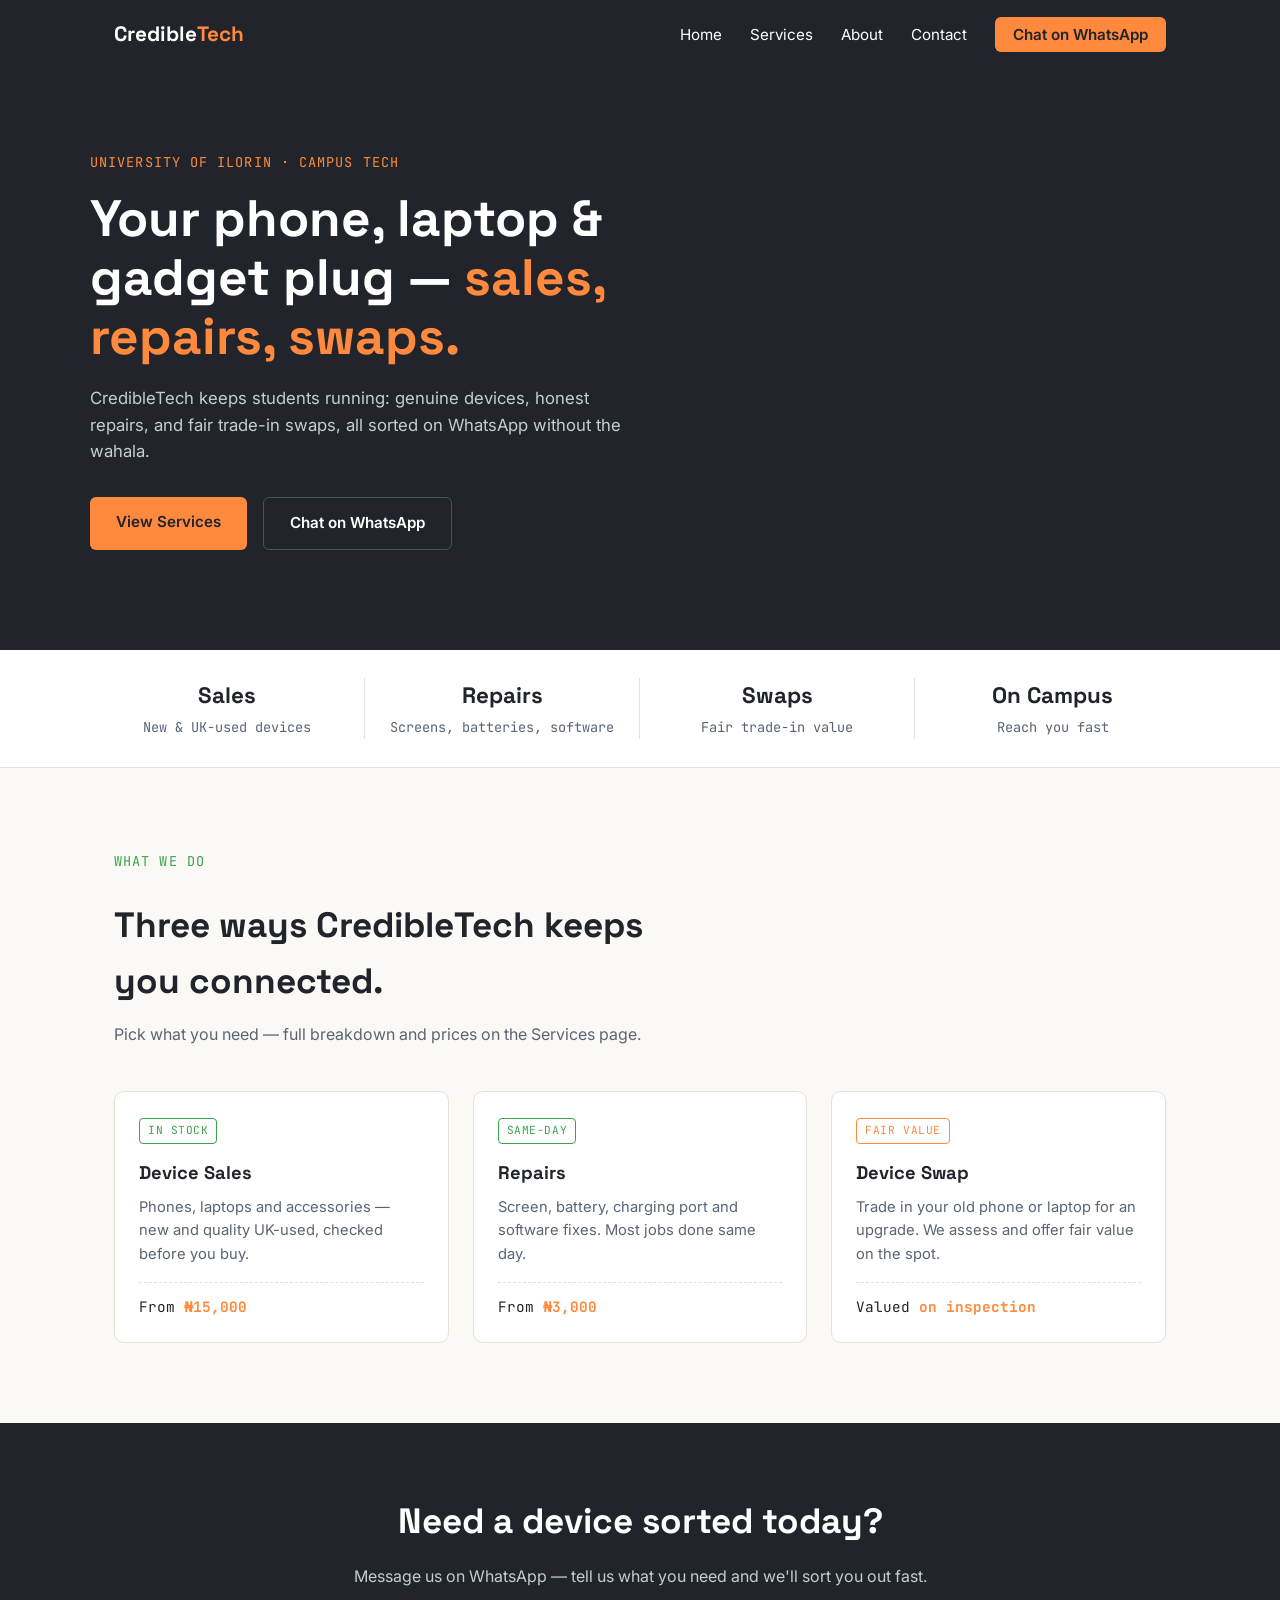
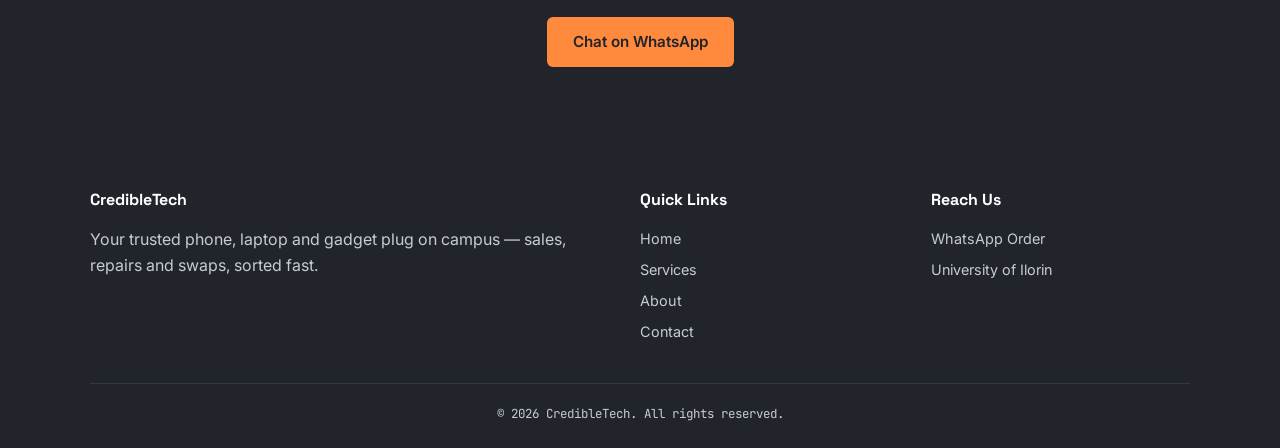
==== index-1.html @ 5c1536d5 "Add files via upload" ====
<!DOCTYPE html>
<html lang="en">
<head>
  <meta charset="UTF-8">
  <meta name="viewport" content="width=device-width, initial-scale=1.0">
  <title>CredibleTech — Phone, Laptop & Gadget Plug on Campus</title>
  <meta name="description" content="CredibleTech sells, repairs, and swaps phones, laptops and accessories for University of Ilorin students. Fast, trusted, on campus.">
  <link rel="preconnect" href="https://fonts.googleapis.com">
  <link href="https://fonts.googleapis.com/css2?family=Space+Grotesk:wght@500;700&family=Inter:wght@400;500;600&family=JetBrains+Mono:wght@400;500&display=swap" rel="stylesheet">
  <link rel="stylesheet" href="style.css">
</head>
<body>

  <header>
    <nav class="nav-bar">
      <a href="index.html" class="logo">Credible<span>Tech</span></a>
      <ul class="nav-links">
        <li><a href="index.html">Home</a></li>
        <li><a href="services.html">Services</a></li>
        <li><a href="about.html">About</a></li>
        <li><a href="contact.html">Contact</a></li>
        <li><a href="contact.html" class="nav-cta">Chat on WhatsApp</a></li>
      </ul>
      <button class="nav-toggle" aria-label="Toggle menu">&#9776;</button>
    </nav>
  </header>

  <main>

    <!-- HERO -->
    <section class="hero">
      <div class="hero-inner">
        <span class="eyebrow">University of Ilorin · Campus Tech</span>
        <h1>Your phone, laptop &amp; gadget plug — <em>sales, repairs, swaps.</em></h1>
        <p>CredibleTech keeps students running: genuine devices, honest repairs, and fair trade-in swaps, all sorted on WhatsApp without the wahala.</p>
        <div class="btn-group">
          <a href="services.html" class="btn btn-primary">View Services</a>
          <a href="contact.html" class="btn btn-outline">Chat on WhatsApp</a>
        </div>
      </div>
    </section>

    <!-- TRUST STRIP -->
    <section class="trust-strip">
      <div class="container trust-grid">
        <div><strong>Sales</strong>New &amp; UK-used devices</div>
        <div><strong>Repairs</strong>Screens, batteries, software</div>
        <div><strong>Swaps</strong>Fair trade-in value</div>
        <div><strong>On Campus</strong>Reach you fast</div>
      </div>
    </section>

    <!-- SERVICES PREVIEW -->
    <section class="section">
      <div class="container">
        <div class="section-head">
          <span class="eyebrow">What we do</span>
          <h2>Three ways CredibleTech keeps you connected.</h2>
          <p>Pick what you need — full breakdown and prices on the Services page.</p>
        </div>

        <div class="card-grid">
          <article class="ticket">
            <span class="ticket-status">IN STOCK</span>
            <h3>Device Sales</h3>
            <p>Phones, laptops and accessories — new and quality UK-used, checked before you buy.</p>
            <div class="ticket-price">From <strong>₦15,000</strong></div>
          </article>

          <article class="ticket">
            <span class="ticket-status">SAME-DAY</span>
            <h3>Repairs</h3>
            <p>Screen, battery, charging port and software fixes. Most jobs done same day.</p>
            <div class="ticket-price">From <strong>₦3,000</strong></div>
          </article>

          <article class="ticket">
            <span class="ticket-status busy">FAIR VALUE</span>
            <h3>Device Swap</h3>
            <p>Trade in your old phone or laptop for an upgrade. We assess and offer fair value on the spot.</p>
            <div class="ticket-price">Valued <strong>on inspection</strong></div>
          </article>
        </div>
      </div>
    </section>

    <!-- CTA BANNER -->
    <section class="cta-banner">
      <h2>Need a device sorted today?</h2>
      <p>Message us on WhatsApp — tell us what you need and we'll sort you out fast.</p>
      <a href="contact.html" class="btn btn-primary">Chat on WhatsApp</a>
    </section>

  </main>

  <footer>
    <div class="footer-grid">
      <div>
        <h4>CredibleTech</h4>
        <p>Your trusted phone, laptop and gadget plug on campus — sales, repairs and swaps, sorted fast.</p>
      </div>
      <div>
        <h4>Quick Links</h4>
        <ul>
          <li><a href="index.html">Home</a></li>
          <li><a href="services.html">Services</a></li>
          <li><a href="about.html">About</a></li>
          <li><a href="contact.html">Contact</a></li>
        </ul>
      </div>
      <div>
        <h4>Reach Us</h4>
        <ul>
          <li><a href="contact.html">WhatsApp Order</a></li>
          <li>University of Ilorin</li>
        </ul>
      </div>
    </div>
    <div class="footer-bottom">© 2026 CredibleTech. All rights reserved.</div>
  </footer>

  <script src="script.js"></script>
</body>
</html>
---- style.css ----
/* =========================================================
   CredibleTech — style.css
   Design language: campus tech repair/sales shop.
   Visual idea: every product/service reads like a repair
   ticket or spec sheet — monospace labels, a status tag,
   one accent color (amber, like a device status LED).
   ========================================================= */

:root {
  /* Color tokens */
  --charcoal: #21242B;   /* primary dark — header, footer, headings */
  --paper: #FAF9F6;      /* page background */
  --amber: #FF8A3D;      /* single accent — CTAs, highlights */
  --slate: #5B6472;      /* secondary text */
  --green: #3FA34D;      /* "in stock / available" status */
  --border: #E4E1DA;     /* hairline borders */
  --white: #FFFFFF;

  /* Type tokens */
  --font-head: 'Space Grotesk', sans-serif;
  --font-body: 'Inter', sans-serif;
  --font-mono: 'JetBrains Mono', monospace;
}

/* ---------- Reset / base ---------- */
* {
  margin: 0;
  padding: 0;
  box-sizing: border-box; /* padding/border included in element width — avoids layout surprises */
}

body {
  font-family: var(--font-body);
  color: var(--charcoal);
  background: var(--paper);
  line-height: 1.6;
}

a {
  text-decoration: none;
  color: inherit;
}

img {
  max-width: 100%;
  display: block;
}

.container {
  max-width: 1100px;
  margin: 0 auto;
  padding: 0 24px;
}

/* ---------- Header / Nav ---------- */
header {
  background: var(--charcoal);
  position: sticky;
  top: 0;
  z-index: 100;
}

.nav-bar {
  display: flex;
  align-items: center;
  justify-content: space-between;
  padding: 18px 24px;
  max-width: 1100px;
  margin: 0 auto;
}

.logo {
  font-family: var(--font-head);
  font-size: 1.3rem;
  font-weight: 700;
  color: var(--white);
}

.logo span {
  color: var(--amber);
}

.nav-links {
  display: flex;
  align-items: center;
  gap: 28px;
  list-style: none;
}

.nav-links a {
  color: var(--white);
  font-size: 0.95rem;
  transition: color 0.2s ease;
}

.nav-links a:hover,
.nav-links a:focus-visible {
  color: var(--amber);
}

.nav-cta {
  background: var(--amber);
  color: var(--charcoal) !important;
  padding: 8px 18px;
  border-radius: 6px;
  font-weight: 600;
  font-size: 0.9rem;
}

.nav-toggle {
  display: none;
  background: none;
  border: none;
  color: var(--white);
  font-size: 1.6rem;
  cursor: pointer;
}

/* ---------- Hero ---------- */
.hero {
  background: var(--charcoal);
  color: var(--white);
  padding: 80px 24px 100px;
}

.hero-inner {
  max-width: 1100px;
  margin: 0 auto;
}

.eyebrow {
  font-family: var(--font-mono);
  color: var(--amber);
  font-size: 0.85rem;
  letter-spacing: 0.08em;
  text-transform: uppercase;
  margin-bottom: 16px;
  display: inline-block;
}

.hero h1 {
  font-family: var(--font-head);
  font-size: clamp(2rem, 5vw, 3.2rem);
  line-height: 1.15;
  max-width: 700px;
  margin-bottom: 18px;
}

.hero h1 em {
  font-style: normal;
  color: var(--amber);
}

.hero p {
  color: #C7CBD3;
  max-width: 540px;
  font-size: 1.05rem;
  margin-bottom: 32px;
}

.btn-group {
  display: flex;
  gap: 16px;
  flex-wrap: wrap;
}

.btn {
  display: inline-block;
  padding: 13px 26px;
  border-radius: 6px;
  font-weight: 600;
  font-size: 0.95rem;
  transition: transform 0.15s ease, box-shadow 0.15s ease;
}

.btn-primary {
  background: var(--amber);
  color: var(--charcoal);
}

.btn-outline {
  border: 1px solid #4A4F5A;
  color: var(--white);
}

.btn:hover {
  transform: translateY(-2px);
}

/* ---------- Trust strip ---------- */
.trust-strip {
  background: var(--white);
  border-bottom: 1px solid var(--border);
}

.trust-grid {
  display: grid;
  grid-template-columns: repeat(4, 1fr);
  text-align: center;
  padding: 28px 0;
}

.trust-grid div {
  font-family: var(--font-mono);
  font-size: 0.85rem;
  color: var(--slate);
  border-right: 1px solid var(--border);
  padding: 0 12px;
}

.trust-grid div:last-child {
  border-right: none;
}

.trust-grid strong {
  display: block;
  font-family: var(--font-head);
  font-size: 1.4rem;
  color: var(--charcoal);
  margin-bottom: 4px;
}

/* ---------- Section heading pattern ---------- */
.section {
  padding: 80px 24px;
}

.section-head {
  margin-bottom: 44px;
  max-width: 600px;
}

.section-head .eyebrow {
  color: var(--green);
}

.section-head h2 {
  font-family: var(--font-head);
  font-size: clamp(1.6rem, 3vw, 2.2rem);
  margin-top: 8px;
}

.section-head p {
  color: var(--slate);
  margin-top: 12px;
}

/* ---------- Ticket cards (signature element) ---------- */
.card-grid {
  display: grid;
  grid-template-columns: repeat(3, 1fr);
  gap: 24px;
}

.ticket {
  background: var(--white);
  border: 1px solid var(--border);
  border-radius: 10px;
  padding: 24px;
  position: relative;
  transition: border-color 0.2s ease, transform 0.2s ease;
}

.ticket:hover {
  border-color: var(--amber);
  transform: translateY(-3px);
}

.ticket-status {
  font-family: var(--font-mono);
  font-size: 0.7rem;
  letter-spacing: 0.05em;
  color: var(--green);
  border: 1px solid var(--green);
  border-radius: 4px;
  padding: 3px 8px;
  display: inline-block;
  margin-bottom: 14px;
}

.ticket-status.busy {
  color: var(--amber);
  border-color: var(--amber);
}

.ticket h3 {
  font-family: var(--font-head);
  font-size: 1.15rem;
  margin-bottom: 8px;
}

.ticket p {
  color: var(--slate);
  font-size: 0.92rem;
  margin-bottom: 16px;
}

.ticket-price {
  font-family: var(--font-mono);
  font-size: 0.9rem;
  color: var(--charcoal);
  border-top: 1px dashed var(--border);
  padding-top: 12px;
}

.ticket-price strong {
  color: var(--amber);
}

/* ---------- CTA banner ---------- */
.cta-banner {
  background: var(--charcoal);
  color: var(--white);
  text-align: center;
  padding: 70px 24px;
}

.cta-banner h2 {
  font-family: var(--font-head);
  font-size: clamp(1.6rem, 3vw, 2.2rem);
  margin-bottom: 14px;
}

.cta-banner p {
  color: #C7CBD3;
  margin-bottom: 28px;
}

/* ---------- Footer ---------- */
footer {
  background: var(--charcoal);
  color: #C7CBD3;
  padding: 50px 24px 24px;
}

.footer-grid {
  display: grid;
  grid-template-columns: 2fr 1fr 1fr;
  gap: 32px;
  max-width: 1100px;
  margin: 0 auto 32px;
}

.footer-grid h4 {
  font-family: var(--font-head);
  color: var(--white);
  margin-bottom: 14px;
  font-size: 1rem;
}

.footer-grid ul {
  list-style: none;
}

.footer-grid li {
  margin-bottom: 8px;
  font-size: 0.9rem;
}

.footer-bottom {
  border-top: 1px solid #353945;
  padding-top: 20px;
  text-align: center;
  font-family: var(--font-mono);
  font-size: 0.78rem;
  max-width: 1100px;
  margin: 0 auto;
}

/* ---------- About / Contact page bits ---------- */
.page-hero {
  background: var(--charcoal);
  color: var(--white);
  padding: 60px 24px;
  text-align: center;
}

.page-hero h1 {
  font-family: var(--font-head);
  font-size: clamp(1.8rem, 4vw, 2.6rem);
}

.about-block {
  display: grid;
  grid-template-columns: 1fr 1fr;
  gap: 40px;
  align-items: start;
}

.about-block h3 {
  font-family: var(--font-head);
  margin-bottom: 10px;
}

.about-block p {
  color: var(--slate);
  margin-bottom: 18px;
}

.contact-grid {
  display: grid;
  grid-template-columns: 1fr 1fr;
  gap: 32px;
}

.contact-card {
  background: var(--white);
  border: 1px solid var(--border);
  border-radius: 10px;
  padding: 32px;
}

.contact-card h3 {
  font-family: var(--font-head);
  margin-bottom: 10px;
}

.contact-card p {
  color: var(--slate);
  margin-bottom: 20px;
}

.contact-list {
  list-style: none;
}

.contact-list li {
  font-family: var(--font-mono);
  font-size: 0.9rem;
  padding: 10px 0;
  border-bottom: 1px dashed var(--border);
}

/* =========================================================
   Responsive — mobile breakpoint
   ========================================================= */
@media (max-width: 768px) {
  .nav-links {
    position: absolute;
    top: 100%;
    left: 0;
    right: 0;
    background: var(--charcoal);
    flex-direction: column;
    align-items: flex-start;
    padding: 16px 24px 24px;
    gap: 16px;
    display: none;
  }

  .nav-links.open {
    display: flex;
  }

  .nav-toggle {
    display: block;
  }

  .trust-grid {
    grid-template-columns: repeat(2, 1fr);
    row-gap: 20px;
  }

  .trust-grid div:nth-child(2) {
    border-right: none;
  }

  .card-grid {
    grid-template-columns: 1fr;
  }

  .about-block,
  .contact-grid {
    grid-template-columns: 1fr;
  }

  .footer-grid {
    grid-template-columns: 1fr;
    gap: 28px;
  }
}
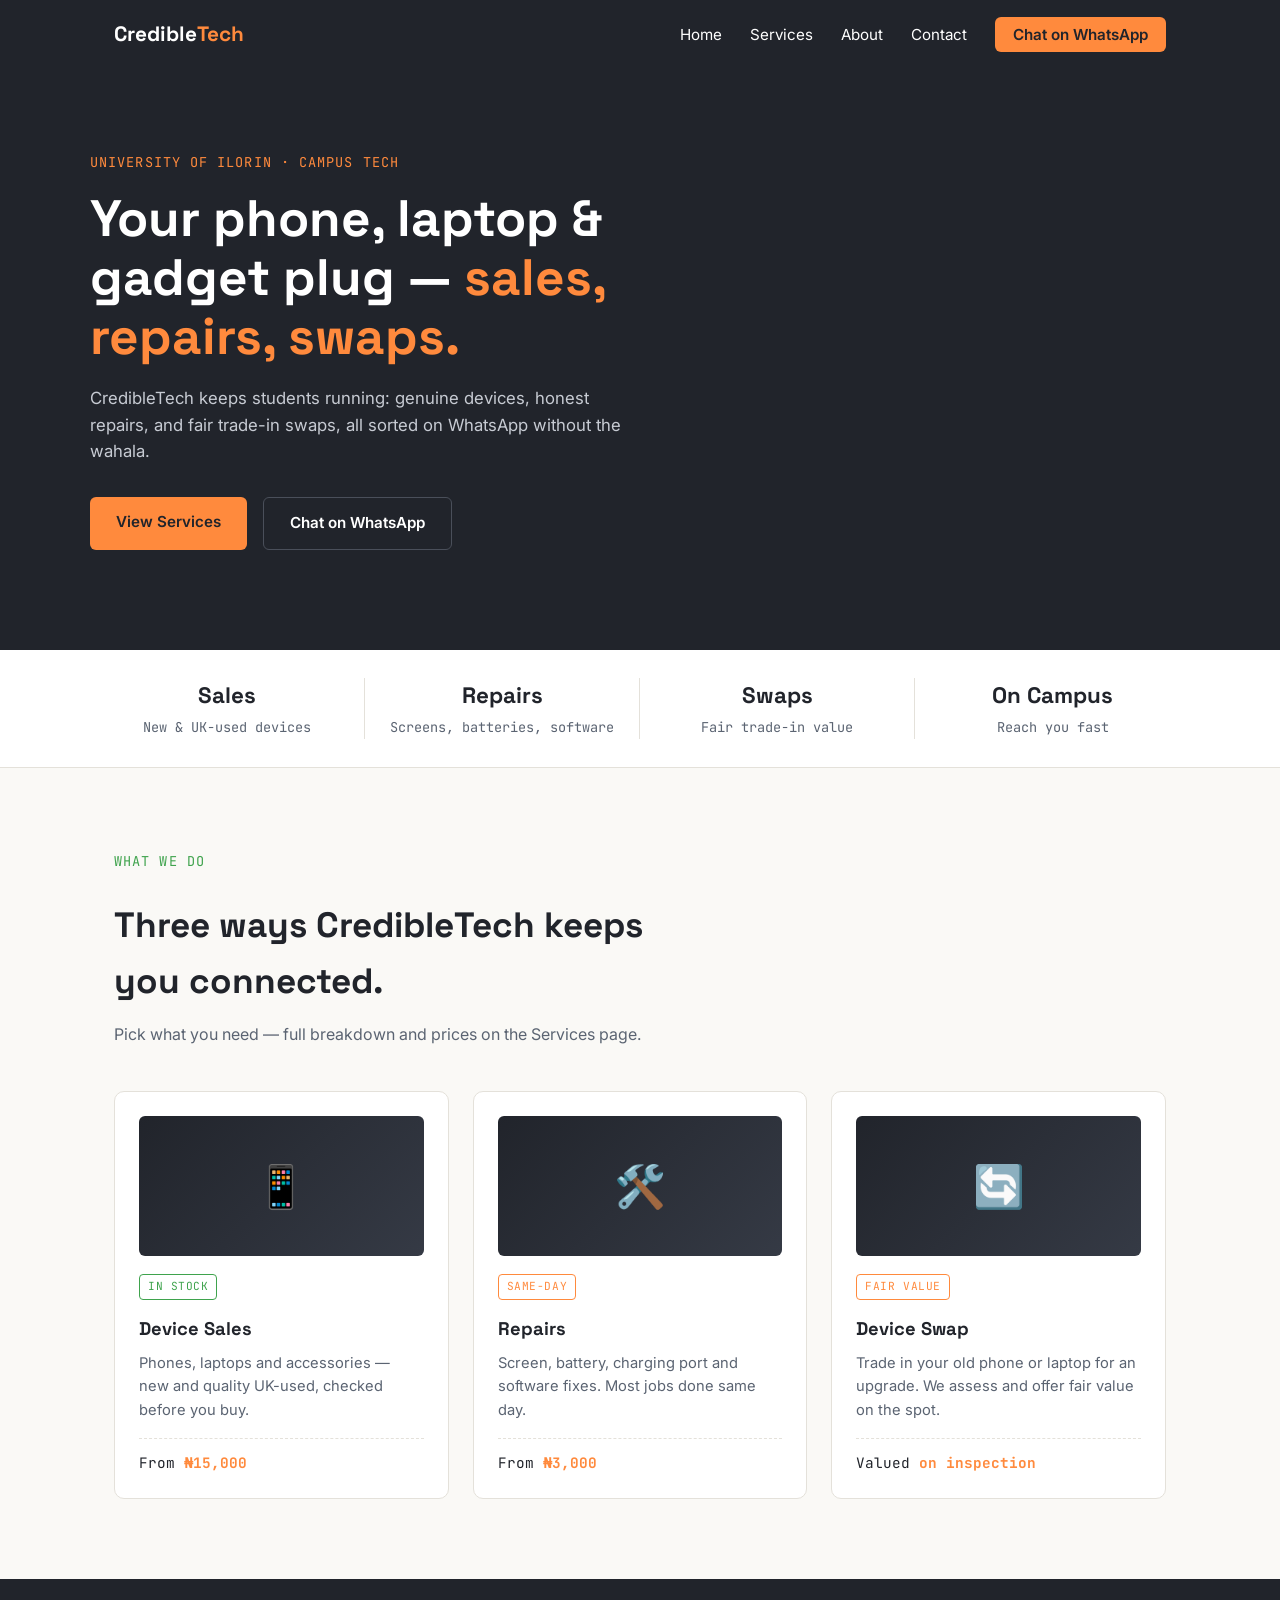
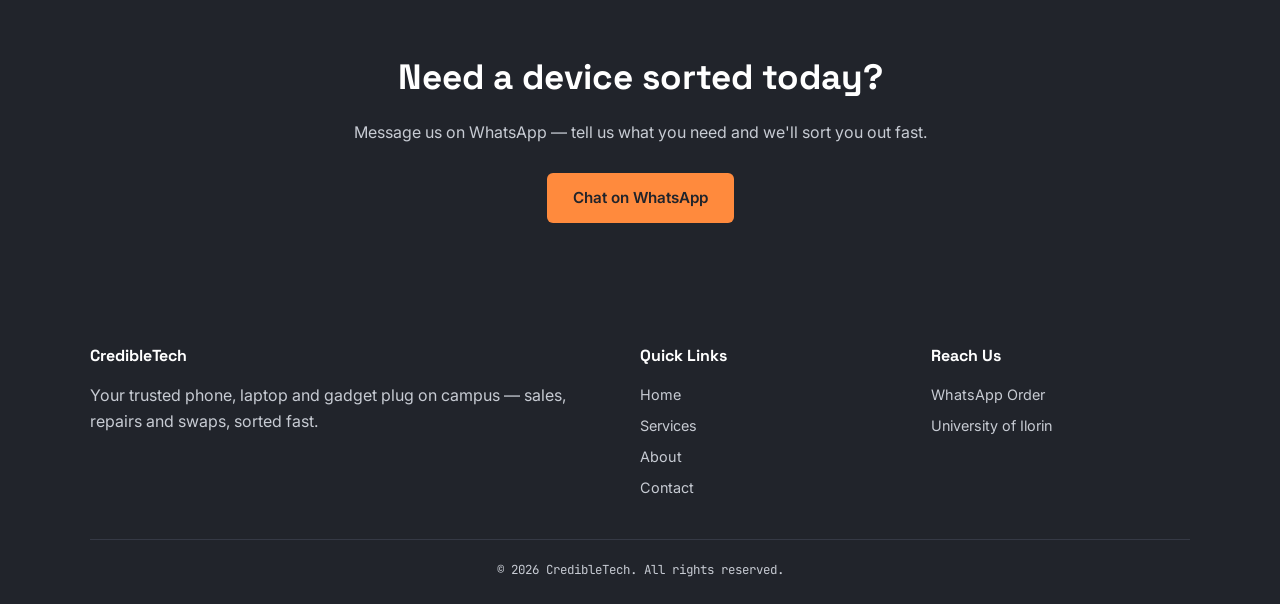
==== commit efac7253: "Add files via upload" ====
--- a/index-1.html
+++ b/index-1.html
@@ -60,26 +60,29 @@
         </div>
 
         <div class="card-grid">
-          <article class="ticket">
+          <a class="ticket" href="https://wa.me/2348115067652?text=Hi%20CredibleTech%2C%20I%27d%20like%20to%20ask%20about%20Device%20Sales.">
+            <div class="ticket-media">📱</div>
             <span class="ticket-status">IN STOCK</span>
             <h3>Device Sales</h3>
             <p>Phones, laptops and accessories — new and quality UK-used, checked before you buy.</p>
             <div class="ticket-price">From <strong>₦15,000</strong></div>
-          </article>
+          </a>
 
-          <article class="ticket">
-            <span class="ticket-status">SAME-DAY</span>
+          <a class="ticket" href="https://wa.me/2348115067652?text=Hi%20CredibleTech%2C%20I%27d%20like%20to%20ask%20about%20Repairs.">
+            <div class="ticket-media">🛠️</div>
+            <span class="ticket-status busy">SAME-DAY</span>
             <h3>Repairs</h3>
             <p>Screen, battery, charging port and software fixes. Most jobs done same day.</p>
             <div class="ticket-price">From <strong>₦3,000</strong></div>
-          </article>
+          </a>
 
-          <article class="ticket">
+          <a class="ticket" href="https://wa.me/2348115067652?text=Hi%20CredibleTech%2C%20I%27d%20like%20to%20ask%20about%20a%20Device%20Swap.">
+            <div class="ticket-media">🔄</div>
             <span class="ticket-status busy">FAIR VALUE</span>
             <h3>Device Swap</h3>
             <p>Trade in your old phone or laptop for an upgrade. We assess and offer fair value on the spot.</p>
             <div class="ticket-price">Valued <strong>on inspection</strong></div>
-          </article>
+          </a>
         </div>
       </div>
     </section>
--- a/style.css
+++ b/style.css
@@ -258,7 +258,30 @@
   border-radius: 10px;
   padding: 24px;
   position: relative;
+  display: block;
   transition: border-color 0.2s ease, transform 0.2s ease;
+}
+
+/* Icon placeholder — swap for a real <img class="ticket-photo"> once you
+   have an actual photo of the device. Keep the same height (140px) and
+   the photo will drop in cleanly without touching any other CSS. */
+.ticket-media {
+  height: 140px;
+  border-radius: 6px;
+  margin-bottom: 16px;
+  display: flex;
+  align-items: center;
+  justify-content: center;
+  font-size: 2.6rem;
+  background: linear-gradient(135deg, var(--charcoal), #353A45);
+}
+
+.ticket-photo {
+  height: 140px;
+  width: 100%;
+  object-fit: cover;
+  border-radius: 6px;
+  margin-bottom: 16px;
 }
 
 .ticket:hover {
